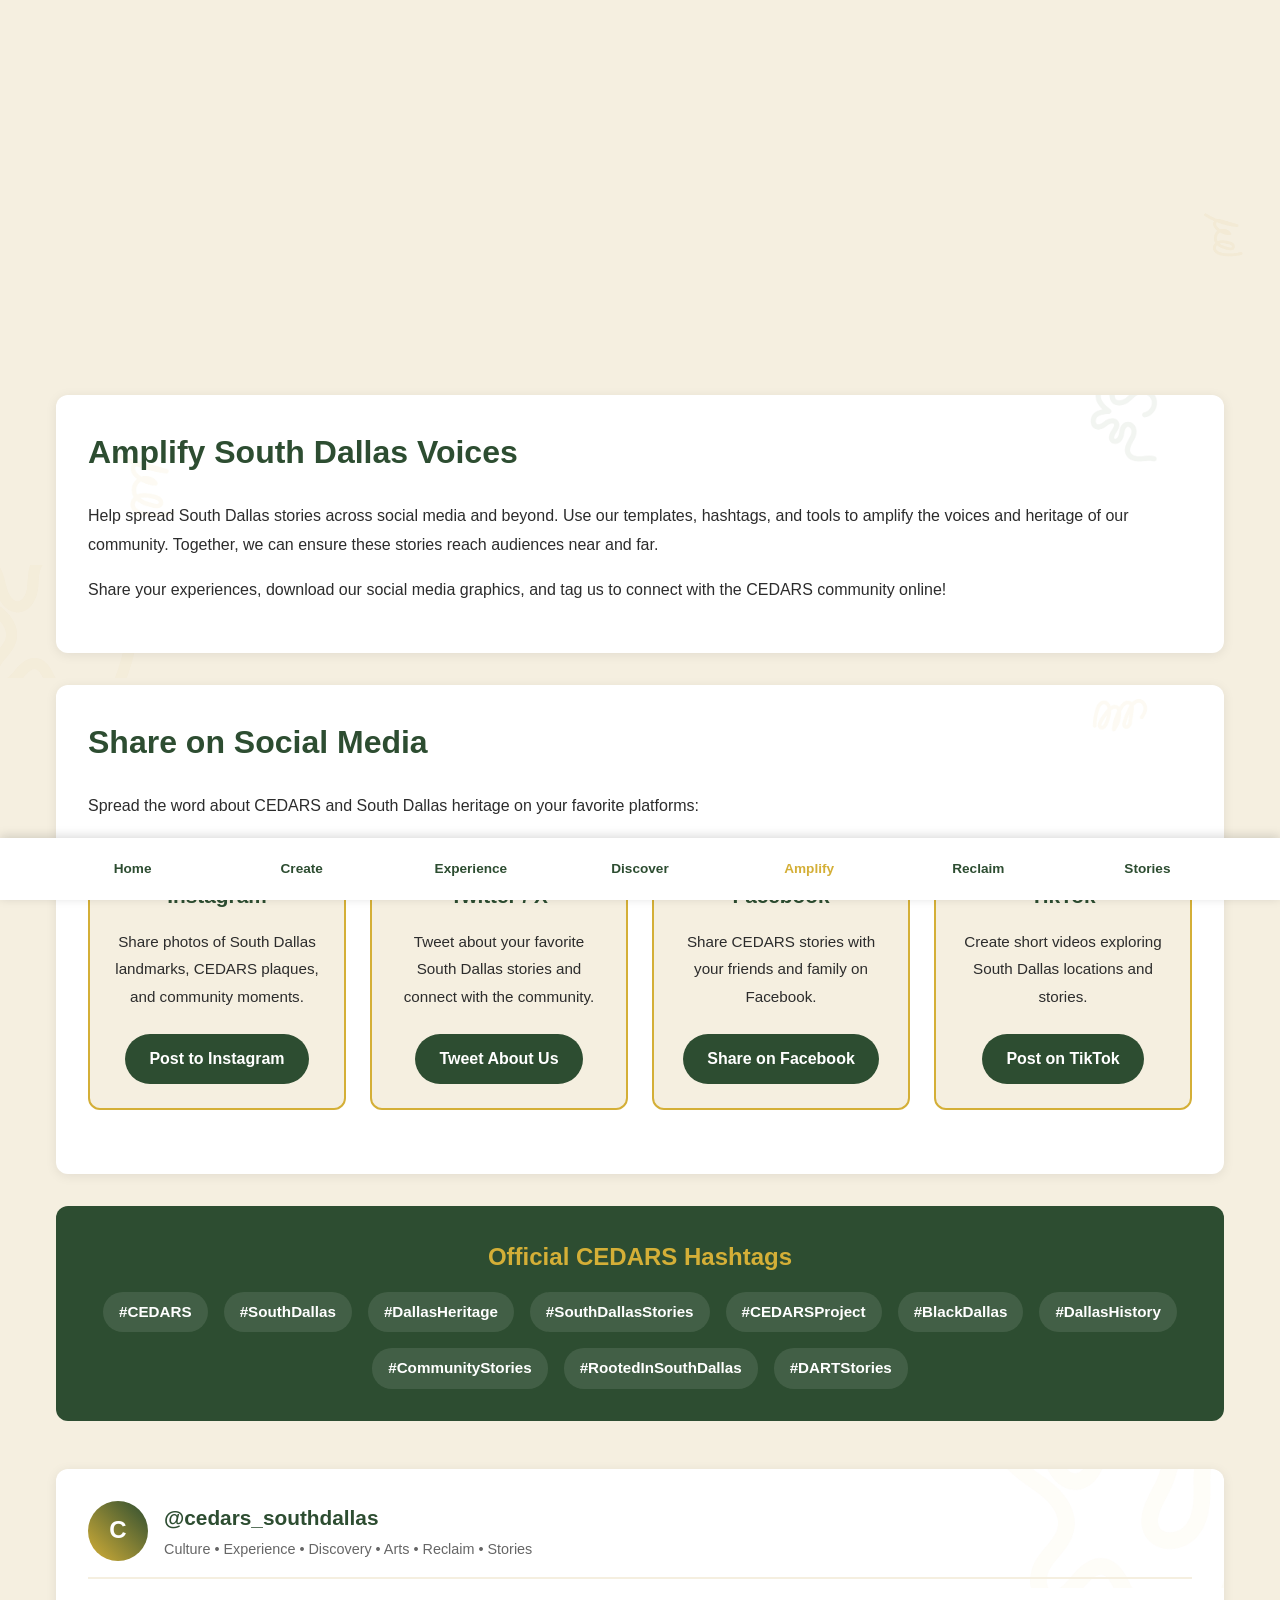
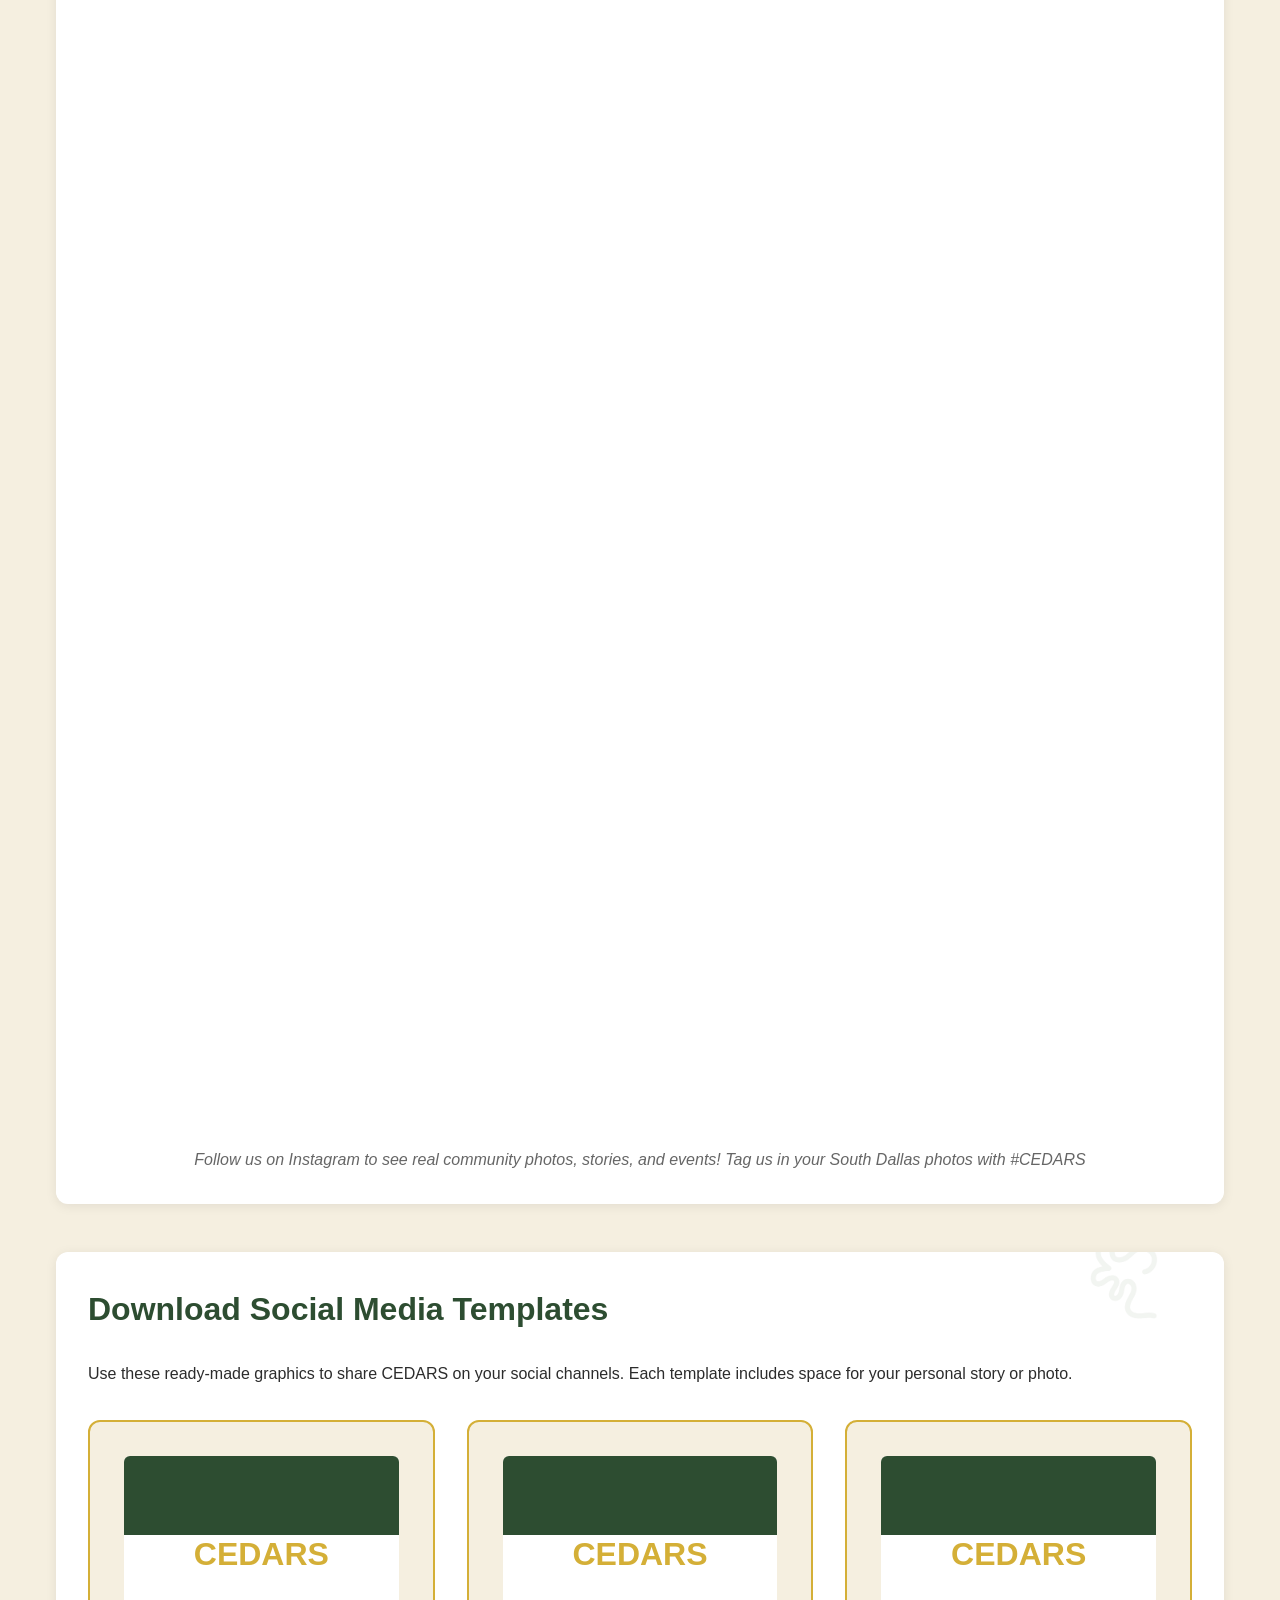
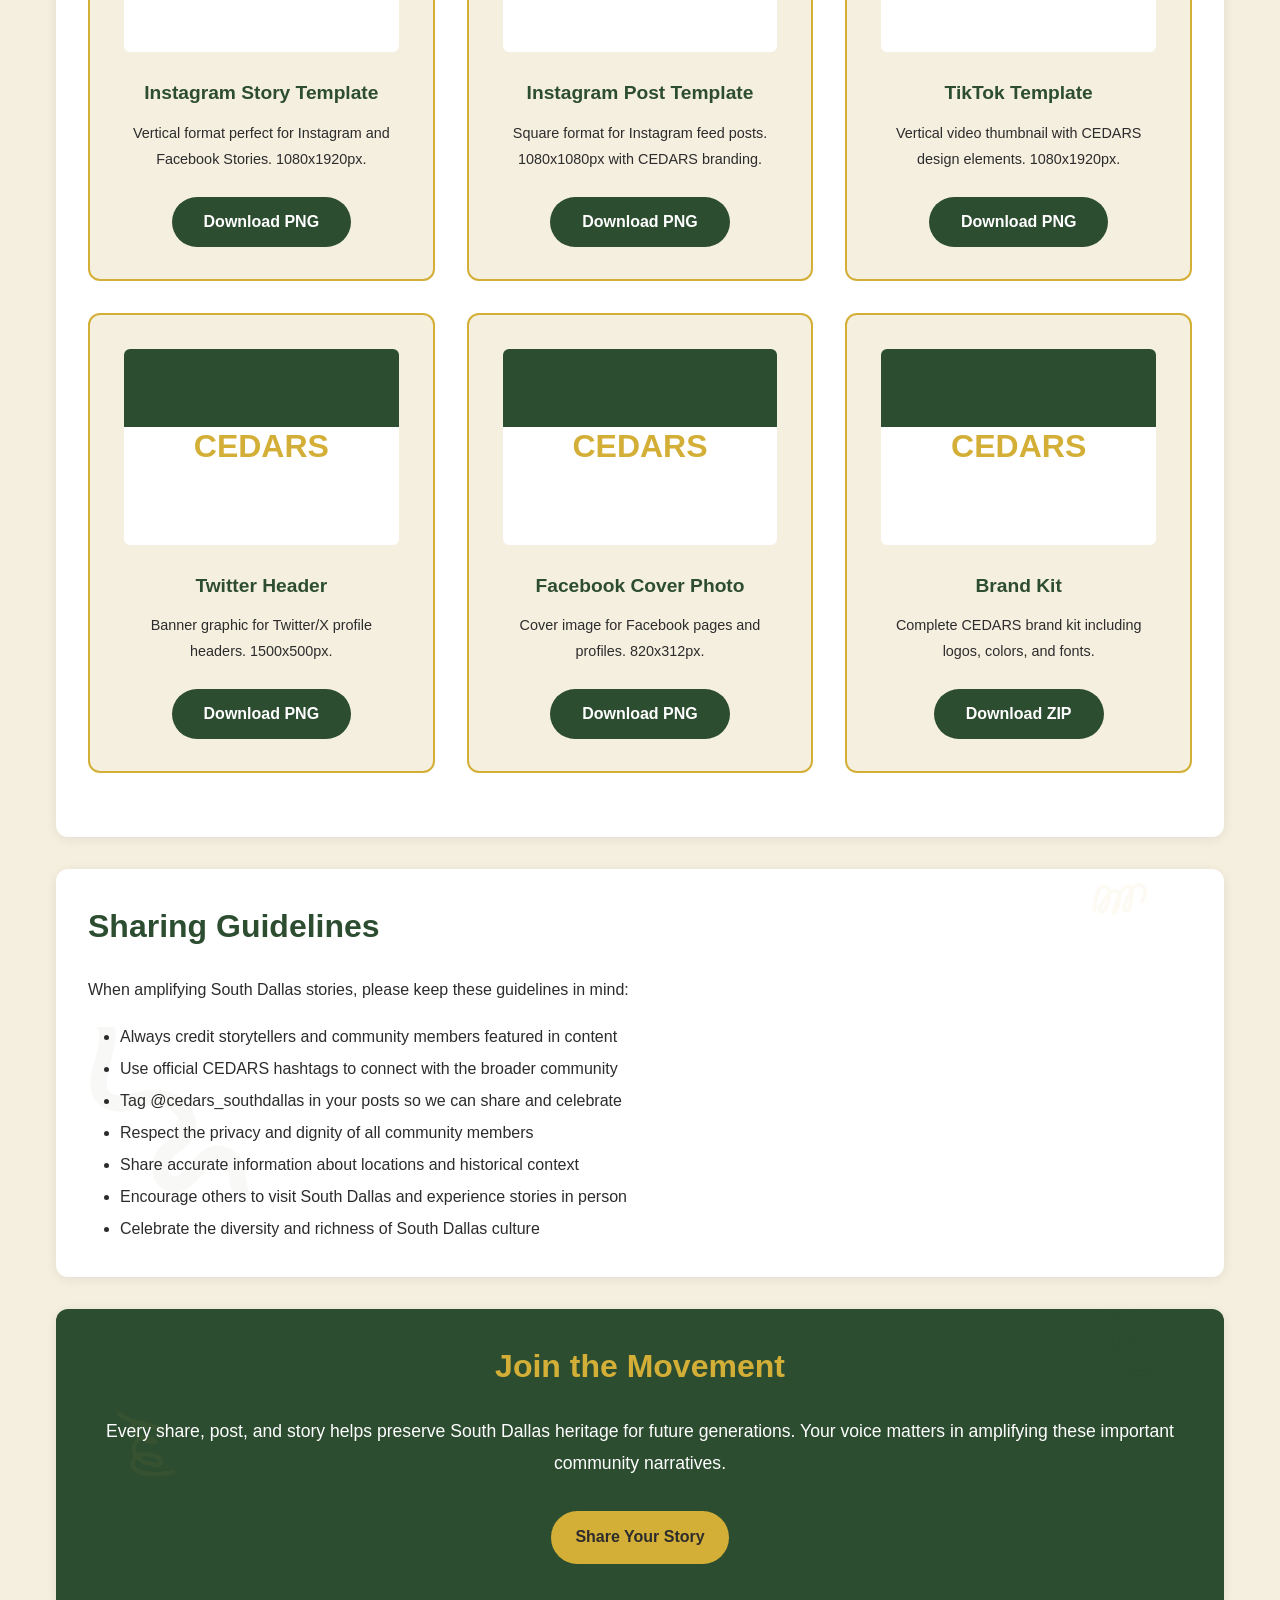
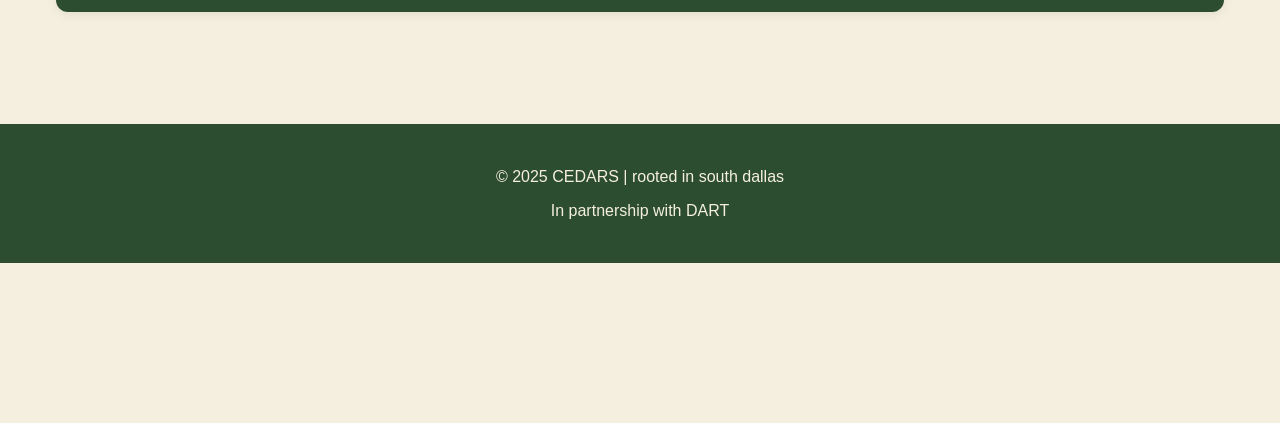
==== amplify.html @ 985d114b "Update CedaRs app" ====
<!DOCTYPE html>
<html lang="en">
<head>
    <meta charset="UTF-8">
    <meta name="viewport" content="width=device-width, initial-scale=1.0">
    <title>Amplify - CEDARS</title>
    <style>
        * {
            margin: 0;
            padding: 0;
            box-sizing: border-box;
        }

        :root {
            --cedar-green: #2D4D31;
            --cedar-gold: #D4AF37;
            --cedar-cream: #F5EFE0;
            --text-dark: #2C2C2C;
        }

        body {
            font-family: 'Segoe UI', Tahoma, Geneva, Verdana, sans-serif;
            background: var(--cedar-cream);
            color: var(--text-dark);
            line-height: 1.6;
            padding-bottom: 80px;
            position: relative;
        }

        /* Background Squiggles - FIXED */
        body::before {
            content: '';
            position: fixed;
            top: 20%;
            right: -50px;
            width: 200px;
            height: 200px;
            background-image: url('assets/15.png');
            background-size: contain;
            background-repeat: no-repeat;
            opacity: 0.06;
            pointer-events: none;
            z-index: 0;
        }

        body::after {
            content: '';
            position: fixed;
            bottom: 15%;
            left: -50px;
            width: 200px;
            height: 200px;
            background-image: url('assets/squiggle.png');
            background-size: contain;
            background-repeat: no-repeat;
            opacity: 0.06;
            pointer-events: none;
            z-index: 0;
        }

        /* Bottom Navigation - TEXT ONLY */
        nav {
            position: fixed;
            bottom: 0;
            left: 0;
            right: 0;
            background: white;
            padding: 0.75rem 0;
            box-shadow: 0 -2px 10px rgba(0,0,0,0.15);
            z-index: 1000;
        }

        nav ul {
            list-style: none;
            display: flex;
            justify-content: space-around;
            align-items: center;
            max-width: 1200px;
            margin: 0 auto;
            padding: 0 0.5rem;
        }

        nav li {
            flex: 1;
        }

        nav a {
            display: block;
            color: var(--cedar-green);
            text-decoration: none;
            font-size: 0.85rem;
            font-weight: 600;
            padding: 0.5rem;
            transition: all 0.3s ease;
            text-align: center;
        }

        nav a:hover,
        nav a.active {
            color: var(--cedar-gold);
        }

        /* Main Content */
        .container {
            max-width: 1200px;
            margin: 0 auto;
            padding: 2rem 1rem;
            position: relative;
            z-index: 1;
        }

        /* Hero Video */
        .hero {
            position: relative;
            width: 100%;
            height: 35vh;
            overflow: hidden;
            border-radius: 12px;
            margin-bottom: 3rem;
        }

        .hero-video {
            position: absolute;
            top: 0;
            left: 0;
            width: 100%;
            height: 100%;
            object-fit: cover;
            object-position: center;
        }

        @media (max-width: 768px) {
            .hero {
                height: 28vh;
            }
        }

        @media (max-width: 480px) {
            .hero {
                height: 25vh;
            }
        }

        /* Section Styles */
        .section {
            background: white;
            padding: 2rem;
            margin: 2rem 0;
            border-radius: 12px;
            box-shadow: 0 2px 12px rgba(0,0,0,0.08);
            position: relative;
            overflow: hidden;
        }

        /* FIXED SQUIGGLES */
        .section::before {
            content: '';
            position: absolute;
            top: -50px;
            right: -50px;
            width: 300px;
            height: 300px;
            background-image: url('assets/13.png');
            background-size: contain;
            background-repeat: no-repeat;
            opacity: 0.06;
            pointer-events: none;
            z-index: 0;
        }

        .section::after {
            content: '';
            position: absolute;
            bottom: -50px;
            left: -50px;
            width: 300px;
            height: 300px;
            background-image: url('assets/squiggle2.png');
            background-size: contain;
            background-repeat: no-repeat;
            opacity: 0.06;
            pointer-events: none;
            z-index: 0;
        }

        .section:nth-child(even)::before {
            background-image: url('assets/14.png');
        }

        .section:nth-child(even)::after {
            background-image: url('assets/15.png');
        }

        .section h2 {
            font-size: 2rem;
            color: var(--cedar-green);
            margin-bottom: 1.5rem;
            position: relative;
            z-index: 2;
        }

        .section p {
            line-height: 1.8;
            margin-bottom: 1rem;
            position: relative;
            z-index: 2;
        }

        /* Social Share Buttons */
        .social-grid {
            display: grid;
            grid-template-columns: repeat(auto-fit, minmax(250px, 1fr));
            gap: 1.5rem;
            margin: 2rem 0;
            position: relative;
            z-index: 2;
        }

        .social-card {
            background: var(--cedar-cream);
            padding: 1.5rem;
            border-radius: 12px;
            border: 2px solid var(--cedar-gold);
            text-align: center;
            transition: all 0.3s ease;
        }

        .social-card:hover {
            transform: translateY(-5px);
            box-shadow: 0 8px 16px rgba(0,0,0,0.15);
        }

        .social-card h3 {
            color: var(--cedar-green);
            margin-bottom: 1rem;
            font-size: 1.3rem;
        }

        .social-card p {
            margin-bottom: 1.5rem;
            font-size: 0.95rem;
        }

        .social-btn {
            display: inline-block;
            background: var(--cedar-green);
            color: white;
            padding: 0.75rem 1.5rem;
            border-radius: 30px;
            text-decoration: none;
            font-weight: 600;
            transition: all 0.3s ease;
        }

        .social-btn:hover {
            background: var(--cedar-gold);
            color: var(--text-dark);
        }

        /* Hashtags Section */
        .hashtags {
            background: var(--cedar-green);
            padding: 2rem;
            border-radius: 12px;
            text-align: center;
            margin: 2rem 0;
        }

        .hashtags h3 {
            color: var(--cedar-gold);
            font-size: 1.5rem;
            margin-bottom: 1rem;
        }

        .hashtag-list {
            display: flex;
            flex-wrap: wrap;
            justify-content: center;
            gap: 1rem;
        }

        .hashtag {
            background: rgba(255, 255, 255, 0.1);
            color: white;
            padding: 0.5rem 1rem;
            border-radius: 20px;
            font-size: 0.95rem;
            font-weight: 600;
        }

        /* Instagram Feed */
        .instagram-section {
            background: white;
            padding: 2rem;
            margin: 3rem 0;
            border-radius: 12px;
            box-shadow: 0 2px 12px rgba(0,0,0,0.08);
            position: relative;
            overflow: hidden;
        }

        .instagram-section::before {
            content: '';
            position: absolute;
            top: -50px;
            right: -50px;
            width: 300px;
            height: 300px;
            background-image: url('assets/squiggle.png');
            background-size: contain;
            background-repeat: no-repeat;
            opacity: 0.06;
            pointer-events: none;
            z-index: 0;
        }

        .instagram-header {
            display: flex;
            align-items: center;
            gap: 1rem;
            margin-bottom: 2rem;
            padding-bottom: 1rem;
            border-bottom: 2px solid var(--cedar-cream);
            position: relative;
            z-index: 2;
        }

        .ig-profile-pic {
            width: 60px;
            height: 60px;
            border-radius: 50%;
            background: linear-gradient(45deg, var(--cedar-gold), var(--cedar-green));
            display: flex;
            align-items: center;
            justify-content: center;
            color: white;
            font-size: 1.5rem;
            font-weight: bold;
        }

        .ig-profile-info h3 {
            color: var(--cedar-green);
            font-size: 1.3rem;
            margin-bottom: 0.25rem;
        }

        .ig-profile-info p {
            color: #666;
            font-size: 0.9rem;
            margin: 0;
        }

        .instagram-grid {
            display: grid;
            grid-template-columns: repeat(3, 1fr);
            gap: 1rem;
            position: relative;
            z-index: 2;
        }

        .instagram-post {
            position: relative;
            aspect-ratio: 1;
            background: linear-gradient(135deg, #e8dcc4 0%, #d4c5a9 100%);
            background-size: cover;
            background-position: center;
            border-radius: 4px;
            overflow: hidden;
            cursor: pointer;
            transition: all 0.3s ease;
        }

        /* Individual post images */
        .instagram-post:nth-child(1) {
            background-image: url('assets/instagram-1.jpg');
        }

        .instagram-post:nth-child(2) {
            background-image: url('assets/instagram-2.jpg');
        }

        .instagram-post:nth-child(3) {
            background-image: url('assets/instagram-3.jpg');
        }

        .instagram-post:nth-child(4) {
            background-image: url('assets/instagram-4.jpg');
        }

        .instagram-post:nth-child(5) {
            background-image: url('https://images.unsplash.com/photo-1601972599290-f8d8eee85271?w=800');
        }

        .instagram-post:nth-child(6) {
            background-image: url('https://images.unsplash.com/photo-1568632234157-ce7aecd03d0d?w=800');
        }

        .instagram-post:nth-child(7) {
            background-image: url('https://images.unsplash.com/photo-1548198328-5dc1cb9a4c9d?w=800');
        }

        .instagram-post:nth-child(8) {
            background-image: url('https://images.unsplash.com/photo-1601972599237-9df0d4a06c51?w=800');
        }

        .instagram-post:nth-child(9) {
            background-image: url('https://images.unsplash.com/photo-1564632516693-55d11ee81e17?w=800');
        }

        .instagram-post:hover {
            transform: scale(1.02);
        }

        .instagram-post::after {
            content: '';
            position: absolute;
            top: 0;
            left: 0;
            right: 0;
            bottom: 0;
            background: rgba(45, 77, 49, 0.85);
            opacity: 0;
            transition: opacity 0.3s ease;
        }

        .instagram-post:hover::after {
            opacity: 1;
        }

        .post-overlay {
            position: absolute;
            top: 50%;
            left: 50%;
            transform: translate(-50%, -50%);
            color: white;
            font-size: 0.85rem;
            text-align: center;
            opacity: 0;
            transition: opacity 0.3s ease;
            z-index: 3;
            pointer-events: none;
            padding: 1rem;
            width: 90%;
        }

        .instagram-post:hover .post-overlay {
            opacity: 1;
        }

        /* Template Downloads */
        .template-grid {
            display: grid;
            grid-template-columns: repeat(auto-fit, minmax(280px, 1fr));
            gap: 2rem;
            margin: 2rem 0;
            position: relative;
            z-index: 2;
        }

        .template-card {
            background: var(--cedar-cream);
            padding: 2rem;
            border-radius: 12px;
            border: 2px solid var(--cedar-gold);
            text-align: center;
            transition: all 0.3s ease;
        }

        .template-card:hover {
            transform: translateY(-5px);
            box-shadow: 0 8px 16px rgba(0,0,0,0.15);
            border-color: var(--cedar-green);
        }

        .template-preview {
            width: 100%;
            height: 200px;
            background: white;
            border-radius: 8px;
            margin-bottom: 1.5rem;
            display: flex;
            align-items: center;
            justify-content: center;
            color: var(--cedar-green);
            font-size: 1rem;
            font-weight: 600;
            border: 2px solid var(--cedar-cream);
            position: relative;
            overflow: hidden;
        }

        .template-preview::before {
            content: '';
            position: absolute;
            width: 100%;
            height: 40%;
            background: var(--cedar-green);
            top: 0;
            left: 0;
        }

        .template-preview::after {
            content: 'CEDARS';
            position: absolute;
            color: var(--cedar-gold);
            font-size: 2rem;
            font-weight: bold;
            z-index: 1;
        }

        .template-card h3 {
            color: var(--cedar-green);
            margin-bottom: 0.75rem;
            font-size: 1.2rem;
        }

        .template-card p {
            margin-bottom: 1.5rem;
            font-size: 0.9rem;
        }

        .download-btn {
            display: inline-block;
            background: var(--cedar-green);
            color: white;
            padding: 0.75rem 2rem;
            border-radius: 30px;
            text-decoration: none;
            font-weight: 600;
            transition: all 0.3s ease;
        }

        .download-btn:hover {
            background: var(--cedar-gold);
            color: var(--text-dark);
        }

        /* Footer */
        footer {
            background: var(--cedar-green);
            color: var(--cedar-cream);
            text-align: center;
            padding: 2rem;
            margin-top: 3rem;
            margin-bottom: 80px;
        }

        footer p {
            margin: 0.5rem 0;
        }

        /* Mobile Responsive */
        @media (max-width: 768px) {
            .section {
                padding: 1.5rem;
            }

            .section h2 {
                font-size: 1.75rem;
            }

            .instagram-grid {
                grid-template-columns: repeat(2, 1fr);
            }

            .template-grid {
                grid-template-columns: 1fr;
            }

            nav a {
                font-size: 0.75rem;
                padding: 0.4rem;
            }
        }

        @media (max-width: 480px) {
            .instagram-grid {
                grid-template-columns: 1fr;
            }

            nav a {
                font-size: 0.65rem;
                padding: 0.3rem;
            }
        }
    </style>
</head>
<body>
    <!-- Bottom Navigation - TEXT ONLY -->
    <nav>
        <ul>
            <li><a href="index.html">Home</a></li>
            <li><a href="create.html">Create</a></li>
            <li><a href="experience.html">Experience</a></li>
            <li><a href="discover.html">Discover</a></li>
            <li><a href="amplify.html" class="active">Amplify</a></li>
            <li><a href="reclaim.html">Reclaim</a></li>
            <li><a href="stories.html">Stories</a></li>
        </ul>
    </nav>

    <!-- Main Content -->
    <div class="container">
        <!-- Video Hero -->
        <section class="hero">
            <video class="hero-video" autoplay muted loop playsinline>
                <source src="assets/Amplify.mp4" type="video/mp4">
            </video>
        </section>

        <!-- Intro Section -->
        <section class="section">
            <h2>Amplify South Dallas Voices</h2>
            <p>Help spread South Dallas stories across social media and beyond. Use our templates, hashtags, and tools to amplify the voices and heritage of our community. Together, we can ensure these stories reach audiences near and far.</p>
            <p>Share your experiences, download our social media graphics, and tag us to connect with the CEDARS community online!</p>
        </section>

        <!-- Social Media Sharing -->
        <section class="section">
            <h2>Share on Social Media</h2>
            <p>Spread the word about CEDARS and South Dallas heritage on your favorite platforms:</p>
            
            <div class="social-grid">
                <div class="social-card">
                    <h3>Instagram</h3>
                    <p>Share photos of South Dallas landmarks, CEDARS plaques, and community moments.</p>
                    <a href="https://www.instagram.com/" target="_blank" class="social-btn">Post to Instagram</a>
                </div>

                <div class="social-card">
                    <h3>Twitter / X</h3>
                    <p>Tweet about your favorite South Dallas stories and connect with the community.</p>
                    <a href="https://twitter.com/intent/tweet?text=Discovering%20South%20Dallas%20heritage%20with%20CEDARS!%20%23SouthDallas%20%23CEDARS" target="_blank" class="social-btn">Tweet About Us</a>
                </div>

                <div class="social-card">
                    <h3>Facebook</h3>
                    <p>Share CEDARS stories with your friends and family on Facebook.</p>
                    <a href="https://www.facebook.com/sharer/sharer.php" target="_blank" class="social-btn">Share on Facebook</a>
                </div>

                <div class="social-card">
                    <h3>TikTok</h3>
                    <p>Create short videos exploring South Dallas locations and stories.</p>
                    <a href="https://www.tiktok.com/" target="_blank" class="social-btn">Post on TikTok</a>
                </div>
            </div>
        </section>

        <!-- Hashtags -->
        <section class="hashtags">
            <h3>Official CEDARS Hashtags</h3>
            <div class="hashtag-list">
                <span class="hashtag">#CEDARS</span>
                <span class="hashtag">#SouthDallas</span>
                <span class="hashtag">#DallasHeritage</span>
                <span class="hashtag">#SouthDallasStories</span>
                <span class="hashtag">#CEDARSProject</span>
                <span class="hashtag">#BlackDallas</span>
                <span class="hashtag">#DallasHistory</span>
                <span class="hashtag">#CommunityStories</span>
                <span class="hashtag">#RootedInSouthDallas</span>
                <span class="hashtag">#DARTStories</span>
            </div>
        </section>

        <!-- Instagram Feed -->
        <section class="instagram-section">
            <div class="instagram-header">
                <div class="ig-profile-pic">C</div>
                <div class="ig-profile-info">
                    <h3>@cedars_southdallas</h3>
                    <p>Culture • Experience • Discovery • Arts • Reclaim • Stories</p>
                </div>
            </div>

            <div class="instagram-grid">
                <div class="instagram-post">
                    <div class="post-overlay">South Dallas community moments captured</div>
                </div>

                <div class="instagram-post">
                    <div class="post-overlay">Heritage and culture in every corner</div>
                </div>

                <div class="instagram-post">
                    <div class="post-overlay">Stories that need to be told</div>
                </div>

                <div class="instagram-post">
                    <div class="post-overlay">CEDARS bringing voices to life</div>
                </div>

                <div class="instagram-post">
                    <div class="post-overlay">Downtown Dallas skyline at golden hour</div>
                </div>

                <div class="instagram-post">
                    <div class="post-overlay">Fair Park architecture - Art Deco treasures</div>
                </div>

                <div class="instagram-post">
                    <div class="post-overlay">Dallas streets where history lives</div>
                </div>

                <div class="instagram-post">
                    <div class="post-overlay">South Dallas neighborhoods thriving</div>
                </div>

                <div class="instagram-post">
                    <div class="post-overlay">Community spaces that bring us together</div>
                </div>
            </div>

            <p style="text-align: center; margin-top: 2rem; font-style: italic; color: #666; position: relative; z-index: 2;">
                Follow us on Instagram to see real community photos, stories, and events! Tag us in your South Dallas photos with #CEDARS
            </p>
        </section>

        <!-- Template Downloads -->
        <section class="section">
            <h2>Download Social Media Templates</h2>
            <p>Use these ready-made graphics to share CEDARS on your social channels. Each template includes space for your personal story or photo.</p>
            
            <div class="template-grid">
                <div class="template-card">
                    <div class="template-preview"></div>
                    <h3>Instagram Story Template</h3>
                    <p>Vertical format perfect for Instagram and Facebook Stories. 1080x1920px.</p>
                    <a href="#" class="download-btn" onclick="downloadTemplate('story'); return false;">Download PNG</a>
                </div>

                <div class="template-card">
                    <div class="template-preview"></div>
                    <h3>Instagram Post Template</h3>
                    <p>Square format for Instagram feed posts. 1080x1080px with CEDARS branding.</p>
                    <a href="#" class="download-btn" onclick="downloadTemplate('post'); return false;">Download PNG</a>
                </div>

                <div class="template-card">
                    <div class="template-preview"></div>
                    <h3>TikTok Template</h3>
                    <p>Vertical video thumbnail with CEDARS design elements. 1080x1920px.</p>
                    <a href="#" class="download-btn" onclick="downloadTemplate('tiktok'); return false;">Download PNG</a>
                </div>

                <div class="template-card">
                    <div class="template-preview"></div>
                    <h3>Twitter Header</h3>
                    <p>Banner graphic for Twitter/X profile headers. 1500x500px.</p>
                    <a href="#" class="download-btn" onclick="downloadTemplate('twitter'); return false;">Download PNG</a>
                </div>

                <div class="template-card">
                    <div class="template-preview"></div>
                    <h3>Facebook Cover Photo</h3>
                    <p>Cover image for Facebook pages and profiles. 820x312px.</p>
                    <a href="#" class="download-btn" onclick="downloadTemplate('facebook'); return false;">Download PNG</a>
                </div>

                <div class="template-card">
                    <div class="template-preview"></div>
                    <h3>Brand Kit</h3>
                    <p>Complete CEDARS brand kit including logos, colors, and fonts.</p>
                    <a href="#" class="download-btn" onclick="downloadTemplate('brand'); return false;">Download ZIP</a>
                </div>
            </div>
        </section>

        <!-- Community Guidelines -->
        <section class="section">
            <h2>Sharing Guidelines</h2>
            <p>When amplifying South Dallas stories, please keep these guidelines in mind:</p>
            
            <div style="position: relative; z-index: 2;">
                <ul style="margin-left: 2rem; line-height: 2;">
                    <li>Always credit storytellers and community members featured in content</li>
                    <li>Use official CEDARS hashtags to connect with the broader community</li>
                    <li>Tag @cedars_southdallas in your posts so we can share and celebrate</li>
                    <li>Respect the privacy and dignity of all community members</li>
                    <li>Share accurate information about locations and historical context</li>
                    <li>Encourage others to visit South Dallas and experience stories in person</li>
                    <li>Celebrate the diversity and richness of South Dallas culture</li>
                </ul>
            </div>
        </section>

        <!-- Call to Action -->
        <section class="section" style="background: var(--cedar-green); color: white; text-align: center;">
            <h2 style="color: var(--cedar-gold);">Join the Movement</h2>
            <p style="color: white; font-size: 1.1rem;">Every share, post, and story helps preserve South Dallas heritage for future generations. Your voice matters in amplifying these important community narratives.</p>
            <p style="color: white; margin-top: 2rem;">
                <a href="create.html" class="social-btn" style="background: var(--cedar-gold); color: var(--text-dark);">Share Your Story</a>
            </p>
        </section>
    </div>

    <!-- Footer -->
    <footer>
        <p>&copy; 2025 CEDARS | rooted in south dallas</p>
        <p>In partnership with DART</p>
    </footer>

    <!-- JavaScript for Template Downloads -->
    <script>
        function downloadTemplate(type) {
            alert(`Thank you for downloading the ${type} template! This is a demo - in the live version, this would download the actual template file.`);
        }
    </script>
</body>
</html>
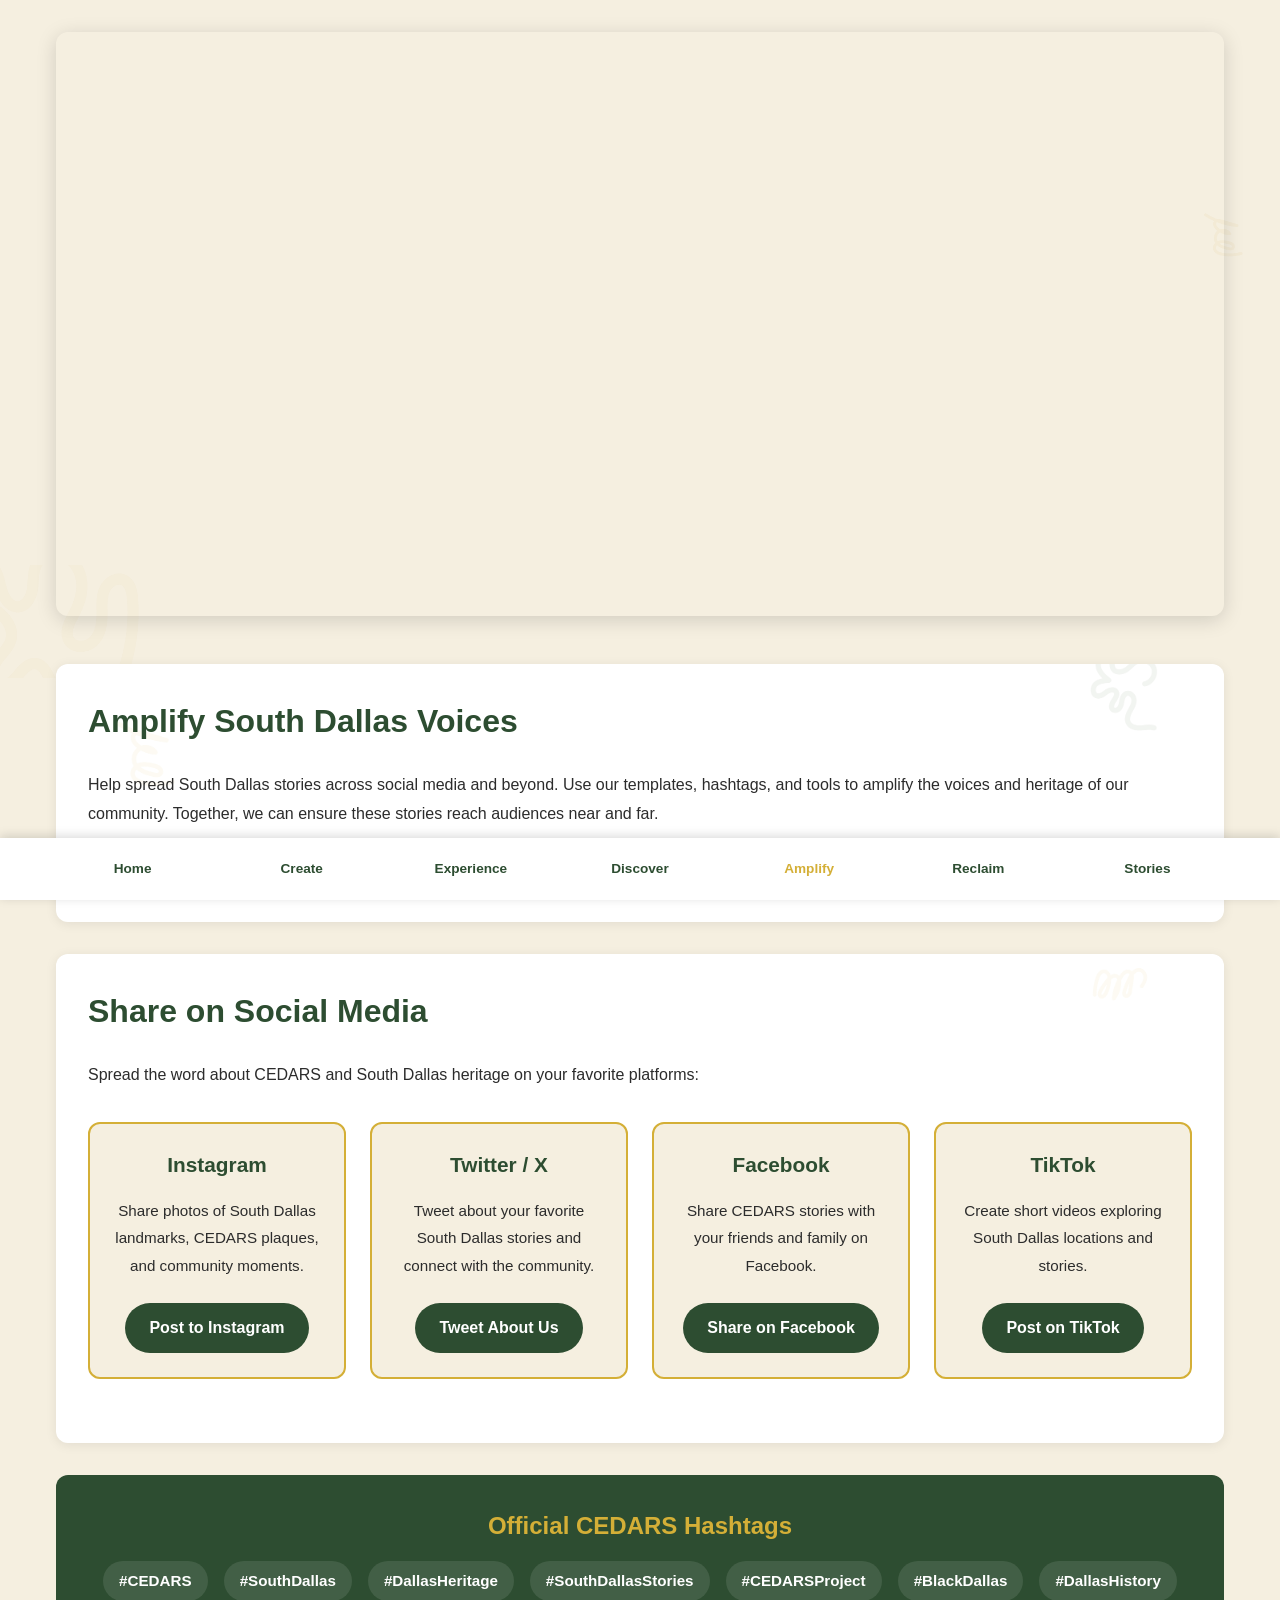
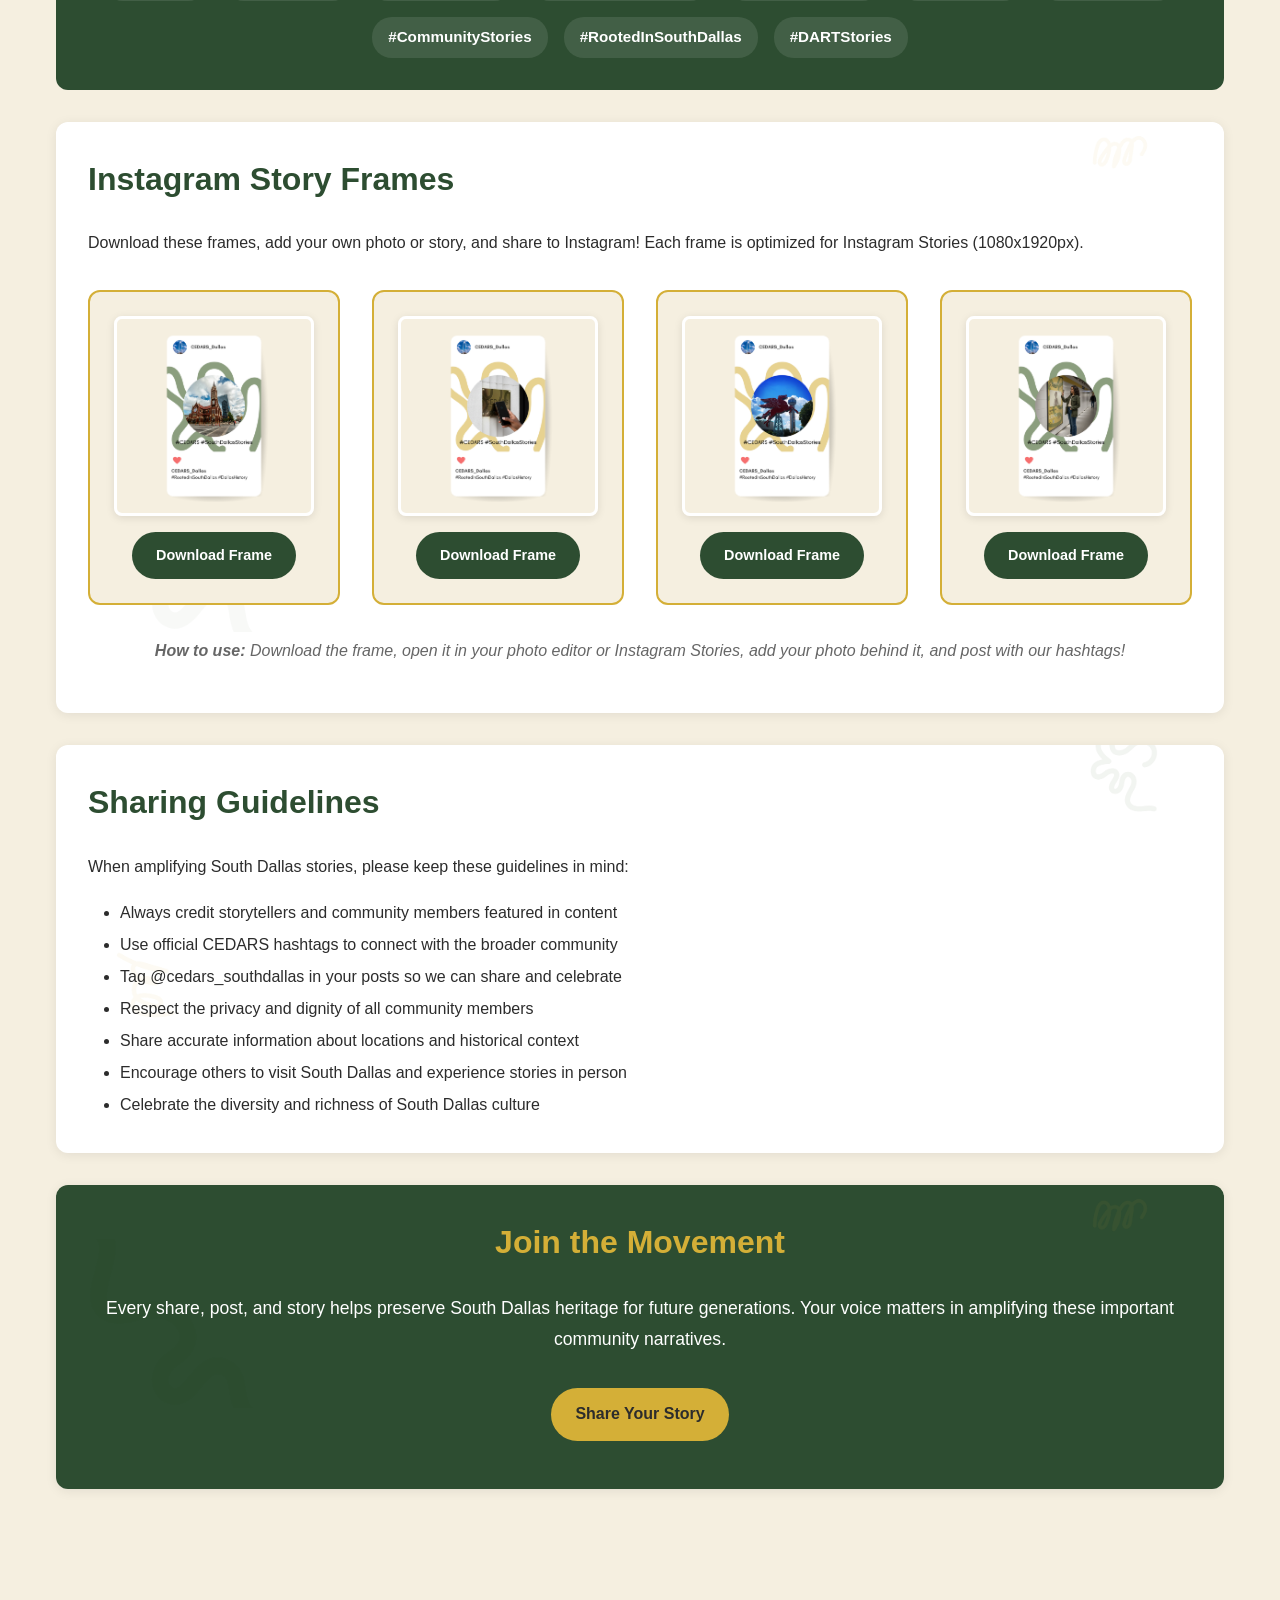
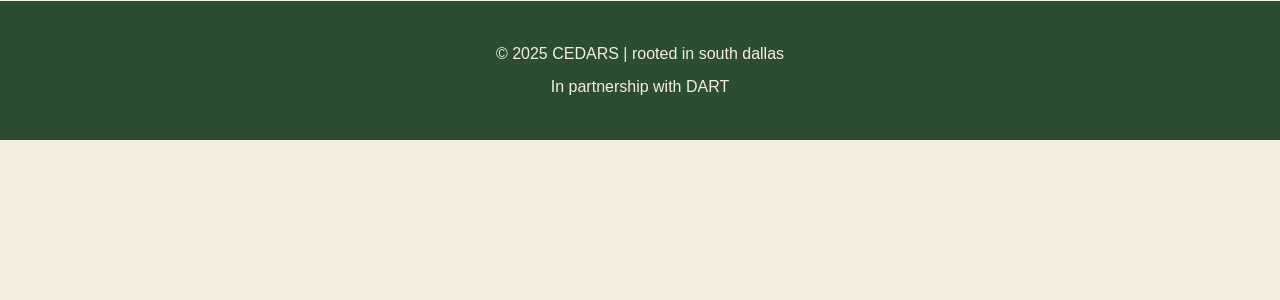
==== commit 1c756f3c: "changes to meta tags and video headers" ====
--- a/amplify.html
+++ b/amplify.html
@@ -27,7 +27,7 @@
             position: relative;
         }
 
-        /* Background Squiggles - FIXED */
+        /* Background Squiggles */
         body::before {
             content: '';
             position: fixed;
@@ -58,7 +58,7 @@
             z-index: 0;
         }
 
-        /* Bottom Navigation - TEXT ONLY */
+        /* Bottom Navigation */
         nav {
             position: fixed;
             bottom: 0;
@@ -109,36 +109,21 @@
             z-index: 1;
         }
 
-        /* Hero Video */
+        /* Hero Video - Fixed */
         .hero {
             position: relative;
             width: 100%;
-            height: 35vh;
+            max-width: 1200px;
+            margin: 0 auto 3rem;
+            border-radius: 12px;
             overflow: hidden;
-            border-radius: 12px;
-            margin-bottom: 3rem;
+            box-shadow: 0 4px 20px rgba(0,0,0,0.15);
         }
 
         .hero-video {
-            position: absolute;
-            top: 0;
-            left: 0;
             width: 100%;
-            height: 100%;
-            object-fit: cover;
-            object-position: center;
-        }
-
-        @media (max-width: 768px) {
-            .hero {
-                height: 28vh;
-            }
-        }
-
-        @media (max-width: 480px) {
-            .hero {
-                height: 25vh;
-            }
+            height: auto;
+            display: block;
         }
 
         /* Section Styles */
@@ -152,7 +137,6 @@
             overflow: hidden;
         }
 
-        /* FIXED SQUIGGLES */
         .section::before {
             content: '';
             position: absolute;
@@ -288,246 +272,64 @@
             font-weight: 600;
         }
 
-        /* Instagram Feed */
-        .instagram-section {
-            background: white;
-            padding: 2rem;
-            margin: 3rem 0;
-            border-radius: 12px;
-            box-shadow: 0 2px 12px rgba(0,0,0,0.08);
-            position: relative;
-            overflow: hidden;
-        }
-
-        .instagram-section::before {
-            content: '';
-            position: absolute;
-            top: -50px;
-            right: -50px;
-            width: 300px;
-            height: 300px;
-            background-image: url('assets/squiggle.png');
-            background-size: contain;
-            background-repeat: no-repeat;
-            opacity: 0.06;
-            pointer-events: none;
-            z-index: 0;
-        }
-
-        .instagram-header {
-            display: flex;
-            align-items: center;
-            gap: 1rem;
-            margin-bottom: 2rem;
-            padding-bottom: 1rem;
-            border-bottom: 2px solid var(--cedar-cream);
-            position: relative;
-            z-index: 2;
-        }
-
-        .ig-profile-pic {
-            width: 60px;
-            height: 60px;
-            border-radius: 50%;
-            background: linear-gradient(45deg, var(--cedar-gold), var(--cedar-green));
-            display: flex;
-            align-items: center;
-            justify-content: center;
-            color: white;
-            font-size: 1.5rem;
-            font-weight: bold;
-        }
-
-        .ig-profile-info h3 {
-            color: var(--cedar-green);
-            font-size: 1.3rem;
-            margin-bottom: 0.25rem;
-        }
-
-        .ig-profile-info p {
-            color: #666;
-            font-size: 0.9rem;
-            margin: 0;
-        }
-
-        .instagram-grid {
+        /* Instagram Frame Downloads */
+        .frame-grid {
             display: grid;
-            grid-template-columns: repeat(3, 1fr);
-            gap: 1rem;
-            position: relative;
-            z-index: 2;
-        }
-
-        .instagram-post {
-            position: relative;
-            aspect-ratio: 1;
-            background: linear-gradient(135deg, #e8dcc4 0%, #d4c5a9 100%);
-            background-size: cover;
-            background-position: center;
-            border-radius: 4px;
-            overflow: hidden;
-            cursor: pointer;
-            transition: all 0.3s ease;
-        }
-
-        /* Individual post images */
-        .instagram-post:nth-child(1) {
-            background-image: url('assets/instagram-1.jpg');
-        }
-
-        .instagram-post:nth-child(2) {
-            background-image: url('assets/instagram-2.jpg');
-        }
-
-        .instagram-post:nth-child(3) {
-            background-image: url('assets/instagram-3.jpg');
-        }
-
-        .instagram-post:nth-child(4) {
-            background-image: url('assets/instagram-4.jpg');
-        }
-
-        .instagram-post:nth-child(5) {
-            background-image: url('https://images.unsplash.com/photo-1601972599290-f8d8eee85271?w=800');
-        }
-
-        .instagram-post:nth-child(6) {
-            background-image: url('https://images.unsplash.com/photo-1568632234157-ce7aecd03d0d?w=800');
-        }
-
-        .instagram-post:nth-child(7) {
-            background-image: url('https://images.unsplash.com/photo-1548198328-5dc1cb9a4c9d?w=800');
-        }
-
-        .instagram-post:nth-child(8) {
-            background-image: url('https://images.unsplash.com/photo-1601972599237-9df0d4a06c51?w=800');
-        }
-
-        .instagram-post:nth-child(9) {
-            background-image: url('https://images.unsplash.com/photo-1564632516693-55d11ee81e17?w=800');
-        }
-
-        .instagram-post:hover {
-            transform: scale(1.02);
-        }
-
-        .instagram-post::after {
-            content: '';
-            position: absolute;
-            top: 0;
-            left: 0;
-            right: 0;
-            bottom: 0;
-            background: rgba(45, 77, 49, 0.85);
-            opacity: 0;
-            transition: opacity 0.3s ease;
-        }
-
-        .instagram-post:hover::after {
-            opacity: 1;
-        }
-
-        .post-overlay {
-            position: absolute;
-            top: 50%;
-            left: 50%;
-            transform: translate(-50%, -50%);
-            color: white;
-            font-size: 0.85rem;
-            text-align: center;
-            opacity: 0;
-            transition: opacity 0.3s ease;
-            z-index: 3;
-            pointer-events: none;
-            padding: 1rem;
-            width: 90%;
-        }
-
-        .instagram-post:hover .post-overlay {
-            opacity: 1;
-        }
-
-        /* Template Downloads */
-        .template-grid {
-            display: grid;
-            grid-template-columns: repeat(auto-fit, minmax(280px, 1fr));
+            grid-template-columns: repeat(auto-fit, minmax(240px, 1fr));
             gap: 2rem;
             margin: 2rem 0;
             position: relative;
             z-index: 2;
         }
 
-        .template-card {
+        .frame-card {
             background: var(--cedar-cream);
-            padding: 2rem;
+            padding: 1.5rem;
             border-radius: 12px;
             border: 2px solid var(--cedar-gold);
             text-align: center;
             transition: all 0.3s ease;
         }
 
-        .template-card:hover {
+        .frame-card:hover {
             transform: translateY(-5px);
             box-shadow: 0 8px 16px rgba(0,0,0,0.15);
             border-color: var(--cedar-green);
         }
 
-        .template-preview {
+        .frame-preview {
             width: 100%;
-            height: 200px;
-            background: white;
+            aspect-ratio: 1;
+            background-size: cover;
+            background-position: center;
             border-radius: 8px;
-            margin-bottom: 1.5rem;
-            display: flex;
-            align-items: center;
-            justify-content: center;
-            color: var(--cedar-green);
-            font-size: 1rem;
-            font-weight: 600;
-            border: 2px solid var(--cedar-cream);
-            position: relative;
-            overflow: hidden;
-        }
-
-        .template-preview::before {
-            content: '';
-            position: absolute;
-            width: 100%;
-            height: 40%;
-            background: var(--cedar-green);
-            top: 0;
-            left: 0;
-        }
-
-        .template-preview::after {
-            content: 'CEDARS';
-            position: absolute;
-            color: var(--cedar-gold);
-            font-size: 2rem;
-            font-weight: bold;
-            z-index: 1;
-        }
-
-        .template-card h3 {
+            margin-bottom: 1rem;
+            border: 3px solid white;
+            box-shadow: 0 2px 8px rgba(0,0,0,0.1);
+        }
+
+        .frame-card h3 {
             color: var(--cedar-green);
             margin-bottom: 0.75rem;
-            font-size: 1.2rem;
-        }
-
-        .template-card p {
+            font-size: 1.1rem;
+        }
+
+        .frame-card p {
             margin-bottom: 1.5rem;
-            font-size: 0.9rem;
+            font-size: 0.85rem;
+            color: #666;
         }
 
         .download-btn {
             display: inline-block;
             background: var(--cedar-green);
             color: white;
-            padding: 0.75rem 2rem;
+            padding: 0.75rem 1.5rem;
             border-radius: 30px;
             text-decoration: none;
             font-weight: 600;
             transition: all 0.3s ease;
+            font-size: 0.9rem;
         }
 
         .download-btn:hover {
@@ -559,11 +361,8 @@
                 font-size: 1.75rem;
             }
 
-            .instagram-grid {
-                grid-template-columns: repeat(2, 1fr);
-            }
-
-            .template-grid {
+            .template-grid,
+            .frame-grid {
                 grid-template-columns: 1fr;
             }
 
@@ -571,13 +370,13 @@
                 font-size: 0.75rem;
                 padding: 0.4rem;
             }
+
+            .hero {
+                border-radius: 8px;
+            }
         }
 
         @media (max-width: 480px) {
-            .instagram-grid {
-                grid-template-columns: 1fr;
-            }
-
             nav a {
                 font-size: 0.65rem;
                 padding: 0.3rem;
@@ -586,7 +385,7 @@
     </style>
 </head>
 <body>
-    <!-- Bottom Navigation - TEXT ONLY -->
+    <!-- Bottom Navigation -->
     <nav>
         <ul>
             <li><a href="index.html">Home</a></li>
@@ -601,7 +400,7 @@
 
     <!-- Main Content -->
     <div class="container">
-        <!-- Video Hero -->
+        <!-- Video Hero - Fixed -->
         <section class="hero">
             <video class="hero-video" autoplay muted loop playsinline>
                 <source src="assets/Amplify.mp4" type="video/mp4">
@@ -664,107 +463,36 @@
             </div>
         </section>
 
-        <!-- Instagram Feed -->
-        <section class="instagram-section">
-            <div class="instagram-header">
-                <div class="ig-profile-pic">C</div>
-                <div class="ig-profile-info">
-                    <h3>@cedars_southdallas</h3>
-                    <p>Culture • Experience • Discovery • Arts • Reclaim • Stories</p>
+        <!-- Instagram Frame Downloads - FIXED -->
+        <section class="section">
+            <h2>Instagram Story Frames</h2>
+            <p>Download these frames, add your own photo or story, and share to Instagram! Each frame is optimized for Instagram Stories (1080x1920px).</p>
+            
+            <div class="frame-grid">
+                <div class="frame-card">
+                    <div class="frame-preview" style="background-image: url('instagram-1.png');"></div>
+                    <a href="instagram-1.png" download="CEDARS-Frame-1.png" class="download-btn">Download Frame</a>
+                </div>
+
+                <div class="frame-card">
+                    <div class="frame-preview" style="background-image: url('instagram-2.png');"></div>
+                    <a href="instagram-2.png" download="CEDARS-Frame-2.png" class="download-btn">Download Frame</a>
+                </div>
+
+                <div class="frame-card">
+                    <div class="frame-preview" style="background-image: url('instagram-3.png');"></div>
+                    <a href="instagram-3.png" download="CEDARS-Frame-3.png" class="download-btn">Download Frame</a>
+                </div>
+
+                <div class="frame-card">
+                    <div class="frame-preview" style="background-image: url('instagram-4.png');"></div>
+                    <a href="instagram-4.png" download="CEDARS-Frame-4.png" class="download-btn">Download Frame</a>
                 </div>
             </div>
 
-            <div class="instagram-grid">
-                <div class="instagram-post">
-                    <div class="post-overlay">South Dallas community moments captured</div>
-                </div>
-
-                <div class="instagram-post">
-                    <div class="post-overlay">Heritage and culture in every corner</div>
-                </div>
-
-                <div class="instagram-post">
-                    <div class="post-overlay">Stories that need to be told</div>
-                </div>
-
-                <div class="instagram-post">
-                    <div class="post-overlay">CEDARS bringing voices to life</div>
-                </div>
-
-                <div class="instagram-post">
-                    <div class="post-overlay">Downtown Dallas skyline at golden hour</div>
-                </div>
-
-                <div class="instagram-post">
-                    <div class="post-overlay">Fair Park architecture - Art Deco treasures</div>
-                </div>
-
-                <div class="instagram-post">
-                    <div class="post-overlay">Dallas streets where history lives</div>
-                </div>
-
-                <div class="instagram-post">
-                    <div class="post-overlay">South Dallas neighborhoods thriving</div>
-                </div>
-
-                <div class="instagram-post">
-                    <div class="post-overlay">Community spaces that bring us together</div>
-                </div>
-            </div>
-
             <p style="text-align: center; margin-top: 2rem; font-style: italic; color: #666; position: relative; z-index: 2;">
-                Follow us on Instagram to see real community photos, stories, and events! Tag us in your South Dallas photos with #CEDARS
+                <strong>How to use:</strong> Download the frame, open it in your photo editor or Instagram Stories, add your photo behind it, and post with our hashtags!
             </p>
-        </section>
-
-        <!-- Template Downloads -->
-        <section class="section">
-            <h2>Download Social Media Templates</h2>
-            <p>Use these ready-made graphics to share CEDARS on your social channels. Each template includes space for your personal story or photo.</p>
-            
-            <div class="template-grid">
-                <div class="template-card">
-                    <div class="template-preview"></div>
-                    <h3>Instagram Story Template</h3>
-                    <p>Vertical format perfect for Instagram and Facebook Stories. 1080x1920px.</p>
-                    <a href="#" class="download-btn" onclick="downloadTemplate('story'); return false;">Download PNG</a>
-                </div>
-
-                <div class="template-card">
-                    <div class="template-preview"></div>
-                    <h3>Instagram Post Template</h3>
-                    <p>Square format for Instagram feed posts. 1080x1080px with CEDARS branding.</p>
-                    <a href="#" class="download-btn" onclick="downloadTemplate('post'); return false;">Download PNG</a>
-                </div>
-
-                <div class="template-card">
-                    <div class="template-preview"></div>
-                    <h3>TikTok Template</h3>
-                    <p>Vertical video thumbnail with CEDARS design elements. 1080x1920px.</p>
-                    <a href="#" class="download-btn" onclick="downloadTemplate('tiktok'); return false;">Download PNG</a>
-                </div>
-
-                <div class="template-card">
-                    <div class="template-preview"></div>
-                    <h3>Twitter Header</h3>
-                    <p>Banner graphic for Twitter/X profile headers. 1500x500px.</p>
-                    <a href="#" class="download-btn" onclick="downloadTemplate('twitter'); return false;">Download PNG</a>
-                </div>
-
-                <div class="template-card">
-                    <div class="template-preview"></div>
-                    <h3>Facebook Cover Photo</h3>
-                    <p>Cover image for Facebook pages and profiles. 820x312px.</p>
-                    <a href="#" class="download-btn" onclick="downloadTemplate('facebook'); return false;">Download PNG</a>
-                </div>
-
-                <div class="template-card">
-                    <div class="template-preview"></div>
-                    <h3>Brand Kit</h3>
-                    <p>Complete CEDARS brand kit including logos, colors, and fonts.</p>
-                    <a href="#" class="download-btn" onclick="downloadTemplate('brand'); return false;">Download ZIP</a>
-                </div>
-            </div>
         </section>
 
         <!-- Community Guidelines -->
@@ -801,11 +529,5 @@
         <p>In partnership with DART</p>
     </footer>
 
-    <!-- JavaScript for Template Downloads -->
-    <script>
-        function downloadTemplate(type) {
-            alert(`Thank you for downloading the ${type} template! This is a demo - in the live version, this would download the actual template file.`);
-        }
-    </script>
 </body>
 </html>
